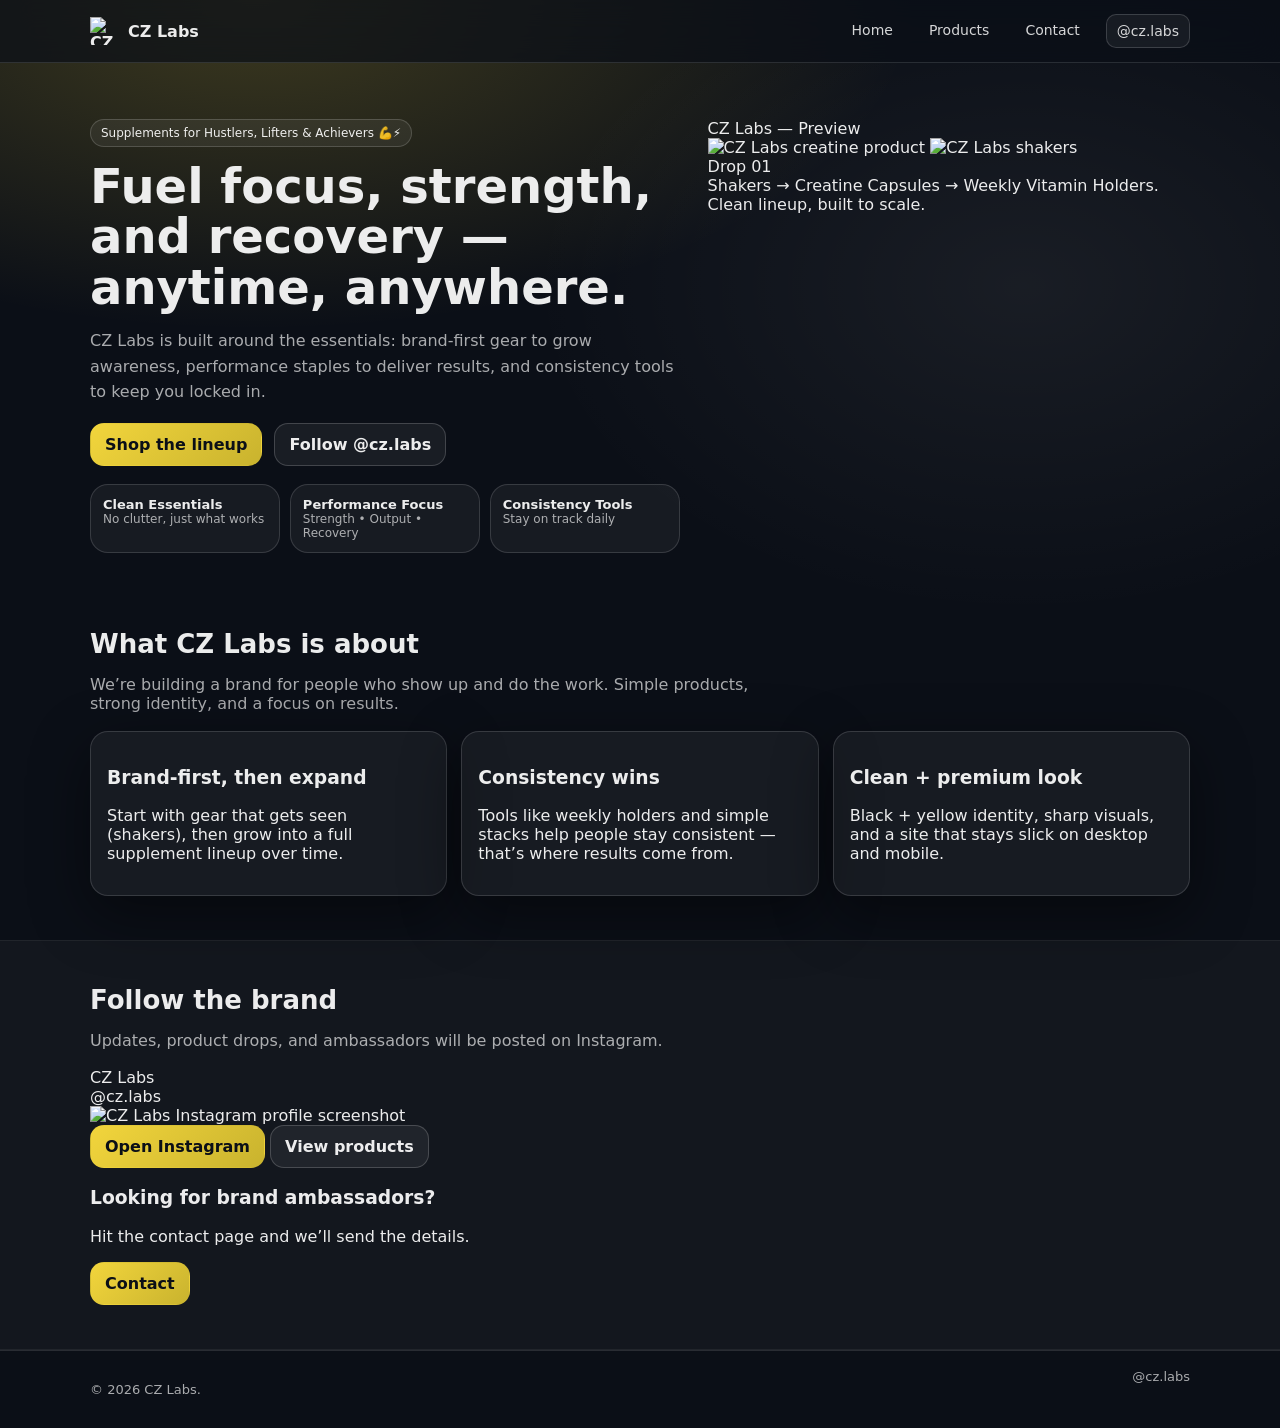
==== index.html @ 8572baa5 "Add files via upload" ====
<!doctype html>
<html lang="en">
<head>
  <meta charset="UTF-8" />
  <meta name="viewport" content="width=device-width, initial-scale=1.0" />
  <title>CZ Labs — Supplements for Hustlers, Lifters & Achievers</title>
  <meta name="description" content="CZ Labs: fueling focus, strength, and recovery — anytime, anywhere. Shakers, creatine capsules, and weekly vitamin holders." />
  <link rel="stylesheet" href="styles.css" />
</head>

<body>
  <!-- Header / Nav -->
  <header class="header">
    <div class="container header-inner">
      <a class="brand" href="index.html" aria-label="CZ Labs Home">
        <img class="brand-logo" src="images/cz-logo.png" alt="CZ Labs logo" />
        <span class="brand-name">CZ Labs</span>
      </a>

      <nav class="nav" aria-label="Primary navigation">
        <a href="index.html" aria-current="page">Home</a>
        <a href="products.html">Products</a>
        <a href="contact.html">Contact</a>
        <a class="nav-cta" href="https://instagram.com/cz.labs" target="_blank" rel="noopener noreferrer">@cz.labs</a>
      </nav>

      <button class="mobile-toggle" id="mobileToggle" aria-label="Open menu" aria-expanded="false">
        <span></span><span></span><span></span>
      </button>
    </div>

    <div class="mobile-nav" id="mobileNav" aria-hidden="true">
      <a href="index.html">Home</a>
      <a href="products.html">Products</a>
      <a href="contact.html">Contact</a>
      <a href="https://instagram.com/cz.labs" target="_blank" rel="noopener noreferrer">@cz.labs</a>
    </div>
  </header>

  <main>
    <!-- Hero -->
    <section class="hero">
      <div class="container hero-grid">
        <div class="hero-copy">
          <div class="pill">Supplements for Hustlers, Lifters & Achievers 💪⚡</div>
          <h1>Fuel focus, strength, and recovery — anytime, anywhere.</h1>
          <p class="subhead">
            CZ Labs is built around the essentials: brand-first gear to grow awareness, performance staples to deliver results,
            and consistency tools to keep you locked in.
          </p>

          <div class="hero-actions">
            <a class="btn primary" href="products.html">Shop the lineup</a>
            <a class="btn ghost" href="https://instagram.com/cz.labs" target="_blank" rel="noopener noreferrer">Follow @cz.labs</a>
          </div>

          <div class="hero-stats" aria-label="Highlights">
            <div class="stat">
              <div class="stat-top">Clean Essentials</div>
              <div class="stat-bottom">No clutter, just what works</div>
            </div>
            <div class="stat">
              <div class="stat-top">Performance Focus</div>
              <div class="stat-bottom">Strength • Output • Recovery</div>
            </div>
            <div class="stat">
              <div class="stat-top">Consistency Tools</div>
              <div class="stat-bottom">Stay on track daily</div>
            </div>
          </div>
        </div>

        <div class="hero-card" role="presentation">
          <div class="glass">
            <div class="mock-top">
              <span class="dot"></span><span class="dot"></span><span class="dot"></span>
              <span class="mock-title">CZ Labs — Preview</span>
            </div>

            <div class="mock-body">
              <div class="hero-image-stack">
                <img class="hero-img" src="images/creatine.png" alt="CZ Labs creatine product" loading="lazy" />
                <img class="hero-img" src="images/shakers.png" alt="CZ Labs shakers" loading="lazy" />
              </div>

              <div class="mock-callout">
                <div class="mock-badge">Drop 01</div>
                <div class="mock-text">
                  Shakers → Creatine Capsules → Weekly Vitamin Holders. Clean lineup, built to scale.
                </div>
              </div>
            </div>
          </div>

          <div class="hero-card-glow" aria-hidden="true"></div>
        </div>
      </div>
    </section>

    <!-- About / Brand -->
    <section class="section" id="about">
      <div class="container">
        <div class="section-head">
          <h2>What CZ Labs is about</h2>
          <p>
            We’re building a brand for people who show up and do the work. Simple products, strong identity, and a focus on results.
          </p>
        </div>

        <div class="cards">
          <article class="card">
            <h3>Brand-first, then expand</h3>
            <p>Start with gear that gets seen (shakers), then grow into a full supplement lineup over time.</p>
          </article>

          <article class="card">
            <h3>Consistency wins</h3>
            <p>Tools like weekly holders and simple stacks help people stay consistent — that’s where results come from.</p>
          </article>

          <article class="card">
            <h3>Clean + premium look</h3>
            <p>Black + yellow identity, sharp visuals, and a site that stays slick on desktop and mobile.</p>
          </article>
        </div>
      </div>
    </section>

    <!-- Instagram preview -->
    <section class="section soft">
      <div class="container">
        <div class="section-head">
          <h2>Follow the brand</h2>
          <p>Updates, product drops, and ambassadors will be posted on Instagram.</p>
        </div>

        <div class="ig-preview">
          <div class="ig-card">
            <div class="ig-top">
              <div class="ig-title">CZ Labs</div>
              <div class="ig-handle">@cz.labs</div>
            </div>
            <img class="ig-img" src="images/instagram.png" alt="CZ Labs Instagram profile screenshot" loading="lazy" />
            <div class="ig-actions">
              <a class="btn primary" href="https://instagram.com/cz.labs" target="_blank" rel="noopener noreferrer">Open Instagram</a>
              <a class="btn ghost" href="products.html">View products</a>
            </div>
          </div>

          <div class="callout">
            <div>
              <h3>Looking for brand ambassadors?</h3>
              <p>Hit the contact page and we’ll send the details.</p>
            </div>
            <a class="btn primary" href="contact.html">Contact</a>
          </div>
        </div>
      </div>
    </section>
  </main>

  <!-- Footer -->
  <footer class="footer">
    <div class="container footer-inner">
      <p>© <span id="year"></span> CZ Labs.</p>
      <a href="https://instagram.com/cz.labs" target="_blank" rel="noopener noreferrer">@cz.labs</a>
    </div>
  </footer>

  <script src="script.js"></script>
</body>
</html>
---- styles.css ----
/* =========================================================
   CZ LABS — GLOBAL STYLES
   Clean • Dark • Premium • Scalable
========================================================= */

/* ---------- Variables ---------- */
:root{
  --bg: #0b0f17;
  --panel: rgba(255,255,255,0.06);
  --panel-strong: rgba(255,255,255,0.08);
  --text: rgba(255,255,255,0.92);
  --muted: rgba(255,255,255,0.65);
  --line: rgba(255,255,255,0.12);
  --accent: #f2d53c;
  --accent-dark: #c9b32e;
  --radius: 18px;
  --radius-lg: 24px;
  --shadow: 0 18px 60px rgba(0,0,0,0.45);
  --max: 1100px;
  --font: ui-sans-serif, system-ui, -apple-system, Segoe UI, Roboto, Helvetica, Arial;
}

/* ---------- Reset ---------- */
*{ box-sizing:border-box; }
html, body{ margin:0; padding:0; }
body{
  font-family: var(--font);
  color: var(--text);
  background:
    radial-gradient(1200px 600px at 20% 0%, rgba(242,213,60,0.22), transparent 55%),
    radial-gradient(900px 600px at 80% 20%, rgba(255,255,255,0.06), transparent 55%),
    var(--bg);
}

a{ color:inherit; text-decoration:none; }
a:hover{ text-decoration: underline; text-underline-offset: 4px; }

.container{
  width: min(var(--max), calc(100% - 40px));
  margin: 0 auto;
}

/* ---------- Header ---------- */
.header{
  position: sticky;
  top: 0;
  z-index: 50;
  backdrop-filter: blur(14px);
  background: rgba(11,15,23,0.7);
  border-bottom: 1px solid var(--line);
}

.header-inner{
  display:flex;
  align-items:center;
  justify-content:space-between;
  padding: 14px 0;
  gap: 16px;
}

.brand{
  display:flex;
  align-items:center;
  gap: 10px;
  font-weight: 800;
}

.brand-logo{
  width: 28px;
  height: 28px;
  object-fit: contain;
}

.nav{
  display:flex;
  gap: 16px;
}

.nav a{
  font-size: 14px;
  padding: 8px 10px;
  border-radius: 10px;
  opacity: 0.9;
}

.nav a:hover{
  background: rgba(255,255,255,0.06);
  text-decoration:none;
}

.nav-cta{
  border: 1px solid rgba(255,255,255,0.18);
  background: rgba(255,255,255,0.06);
}

/* ---------- Mobile Nav ---------- */
.mobile-toggle{
  display:none;
  width: 42px;
  height: 40px;
  border-radius: 12px;
  border: 1px solid rgba(255,255,255,0.18);
  background: rgba(255,255,255,0.06);
}
.mobile-toggle span{
  display:block;
  width:18px;
  height:2px;
  background:white;
  margin:4px auto;
}

.mobile-nav{
  display:none;
  padding: 12px 20px 18px;
  border-top: 1px solid var(--line);
}
.mobile-nav.open{ display:block; }
.mobile-nav a{
  display:block;
  padding: 10px;
  border-radius: 10px;
}

/* ---------- Buttons ---------- */
.btn{
  display:inline-flex;
  align-items:center;
  justify-content:center;
  padding: 11px 14px;
  border-radius: 14px;
  font-weight: 700;
  border: 1px solid transparent;
}

.btn.primary{
  background: linear-gradient(135deg, var(--accent), var(--accent-dark));
  color: #0b0f17;
}

.btn.ghost{
  border: 1px solid rgba(255,255,255,0.18);
  background: rgba(255,255,255,0.06);
}

/* ---------- Hero ---------- */
.hero{
  padding: 56px 0 32px;
}

.hero-grid{
  display:grid;
  grid-template-columns: 1.1fr 0.9fr;
  gap: 28px;
}

.pill{
  display:inline-block;
  padding: 6px 10px;
  font-size: 12px;
  border-radius: 999px;
  border: 1px solid rgba(255,255,255,0.16);
  background: rgba(255,255,255,0.06);
}

h1{
  margin: 14px 0 10px;
  font-size: clamp(34px, 4vw, 48px);
  line-height: 1.05;
}

.subhead{
  color: var(--muted);
  max-width: 65ch;
  line-height: 1.6;
}

.hero-actions{
  margin: 18px 0;
  display:flex;
  gap: 12px;
  flex-wrap: wrap;
}

.hero-stats{
  display:grid;
  grid-template-columns: repeat(3,1fr);
  gap: 10px;
}

.stat{
  border: 1px solid rgba(255,255,255,0.14);
  background: rgba(255,255,255,0.05);
  border-radius: var(--radius);
  padding: 12px;
}

.stat-top{ font-weight: 700; font-size: 13px; }
.stat-bottom{ font-size: 12px; color: var(--muted); }

/* ---------- Cards ---------- */
.cards{
  display:grid;
  grid-template-columns: repeat(3,1fr);
  gap: 14px;
}

.card{
  border: 1px solid rgba(255,255,255,0.14);
  background: rgba(255,255,255,0.05);
  border-radius: var(--radius);
  padding: 16px;
  box-shadow: var(--shadow);
}

/* ---------- Sections ---------- */
.section{ padding: 44px 0; }
.section.soft{
  background: rgba(255,255,255,0.03);
  border-top: 1px solid rgba(255,255,255,0.06);
  border-bottom: 1px solid rgba(255,255,255,0.06);
}

.section-head{ margin-bottom: 18px; }
.section-head h2{ margin:0; font-size: 26px; }
.section-head p{ color: var(--muted); max-width: 70ch; }

/* ---------- Page Hero ---------- */
.page-hero{ padding: 44px 0 10px; }
.breadcrumb{ font-size: 13px; color: var(--muted); }

/* ---------- Products ---------- */
.product-grid{
  display:grid;
  grid-template-columns: repeat(3,1fr);
  gap: 14px;
}

.product-card{
  border: 1px solid rgba(255,255,255,0.14);
  background: rgba(255,255,255,0.05);
  border-radius: var(--radius-lg);
  overflow:hidden;
  box-shadow: var(--shadow);
}

.product-media img{
  width:100%;
  height:260px;
  object-fit: cover;
}

.product-body{
  padding: 14px;
}

.product-tags{
  display:flex;
  gap: 8px;
  margin-top: 10px;
}

.tag{
  font-size: 12px;
  padding: 6px 10px;
  border-radius: 999px;
  border: 1px solid rgba(255,255,255,0.16);
  background: rgba(255,255,255,0.06);
}

/* ---------- Founder ---------- */
.founder{
  display:grid;
  grid-template-columns: 1fr 1fr;
  gap: 14px;
}

.founder-card,
.founder-note{
  border: 1px solid rgba(255,255,255,0.14);
  background: rgba(255,255,255,0.05);
  border-radius: var(--radius-lg);
  padding: 16px;
}

.founder-photo{
  width:100%;
  height:280px;
  object-fit: cover;
  border-radius: 18px;
}

.founder-links{
  display:flex;
  gap: 10px;
  margin-top: 12px;
}

/* ---------- Contact ---------- */
.contact-grid{
  display:grid;
  grid-template-columns: 1fr 1fr;
  gap: 14px;
}

.contact-card,
.contact-form{
  border: 1px solid rgba(255,255,255,0.14);
  background: rgba(255,255,255,0.05);
  border-radius: var(--radius-lg);
  padding: 16px;
}

.contact-row{
  display:flex;
  justify-content:space-between;
  padding: 10px 0;
  border-bottom: 1px solid rgba(255,255,255,0.08);
}

label{
  display:grid;
  gap: 8px;
  margin-top: 12px;
  font-size: 13px;
}

input, textarea{
  width:100%;
  padding: 12px;
  border-radius: 14px;
  border: 1px solid rgba(255,255,255,0.14);
  background: rgba(11,15,23,0.4);
  color:white;
}

/* ---------- Footer ---------- */
.footer{
  border-top: 1px solid var(--line);
  padding: 18px 0;
}
.footer-inner{
  display:flex;
  justify-content:space-between;
  font-size: 13px;
  color: var(--muted);
}

/* ---------- Responsive ---------- */
@media (max-width: 900px){
  .hero-grid,
  .cards,
  .product-grid,
  .founder,
  .contact-grid{
    grid-template-columns: 1fr;
  }
}

@media (max-width: 760px){
  .nav{ display:none; }
  .mobile-toggle{ display:block; }
}
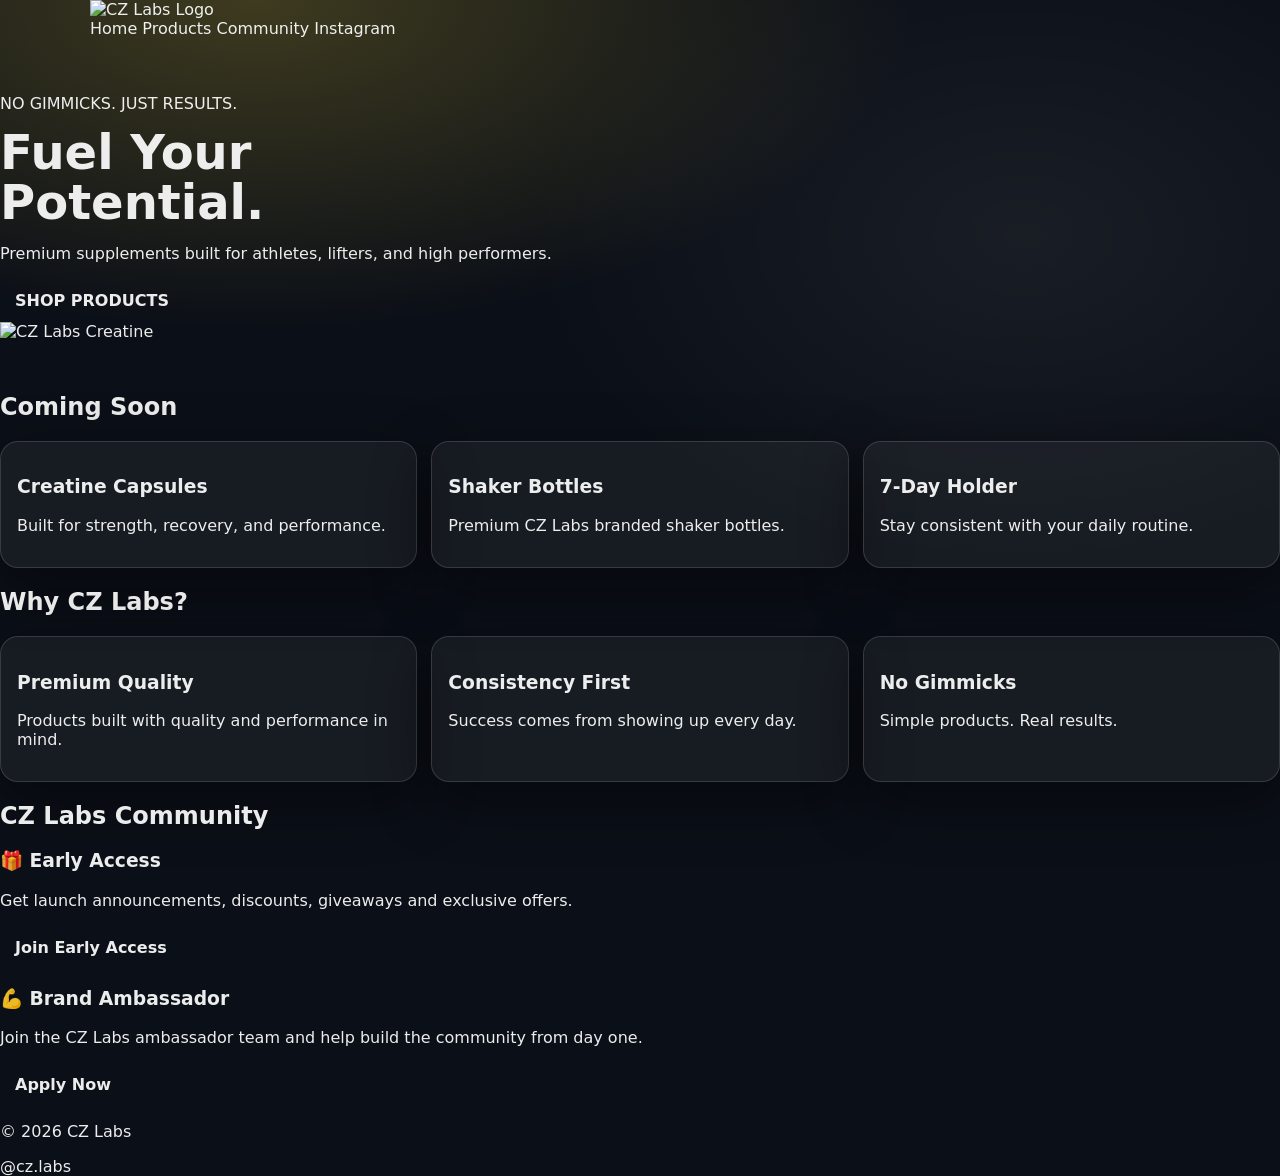
==== commit 32faa0da: "Update index.html" ====
--- a/index.html
+++ b/index.html
@@ -1,172 +1,180 @@
-<!doctype html>
+<!DOCTYPE html>
 <html lang="en">
+
 <head>
-  <meta charset="UTF-8" />
-  <meta name="viewport" content="width=device-width, initial-scale=1.0" />
-  <title>CZ Labs — Supplements for Hustlers, Lifters & Achievers</title>
-  <meta name="description" content="CZ Labs: fueling focus, strength, and recovery — anytime, anywhere. Shakers, creatine capsules, and weekly vitamin holders." />
-  <link rel="stylesheet" href="styles.css" />
+    <meta charset="UTF-8">
+    <meta name="viewport" content="width=device-width, initial-scale=1.0">
+    <title>CZ Labs</title>
+    <link rel="stylesheet" href="styles.css">
 </head>
 
 <body>
-  <!-- Header / Nav -->
-  <header class="header">
-    <div class="container header-inner">
-      <a class="brand" href="index.html" aria-label="CZ Labs Home">
-        <img class="brand-logo" src="images/cz-logo.png" alt="CZ Labs logo" />
-        <span class="brand-name">CZ Labs</span>
-      </a>
 
-      <nav class="nav" aria-label="Primary navigation">
-        <a href="index.html" aria-current="page">Home</a>
-        <a href="products.html">Products</a>
-        <a href="contact.html">Contact</a>
-        <a class="nav-cta" href="https://instagram.com/cz.labs" target="_blank" rel="noopener noreferrer">@cz.labs</a>
-      </nav>
+<header>
+    <div class="container">
 
-      <button class="mobile-toggle" id="mobileToggle" aria-label="Open menu" aria-expanded="false">
-        <span></span><span></span><span></span>
-      </button>
+        <a href="index.html">
+            <img src="images/logo.png" alt="CZ Labs Logo" class="logo">
+        </a>
+
+        <nav>
+            <a href="index.html">Home</a>
+            <a href="products.html">Products</a>
+            <a href="#community">Community</a>
+            <a href="https://instagram.com/cz.labs" target="_blank">Instagram</a>
+        </nav>
+
+    </div>
+</header>
+
+<section class="hero">
+
+    <div class="hero-text">
+
+        <span class="tagline">
+            NO GIMMICKS. JUST RESULTS.
+        </span>
+
+        <h1>
+            Fuel Your<br>Potential.
+        </h1>
+
+        <p>
+            Premium supplements built for athletes,
+            lifters, and high performers.
+        </p>
+
+        <a href="products.html" class="btn">
+            SHOP PRODUCTS
+        </a>
+
     </div>
 
-    <div class="mobile-nav" id="mobileNav" aria-hidden="true">
-      <a href="index.html">Home</a>
-      <a href="products.html">Products</a>
-      <a href="contact.html">Contact</a>
-      <a href="https://instagram.com/cz.labs" target="_blank" rel="noopener noreferrer">@cz.labs</a>
-    </div>
-  </header>
+    <div class="hero-image">
 
-  <main>
-    <!-- Hero -->
-    <section class="hero">
-      <div class="container hero-grid">
-        <div class="hero-copy">
-          <div class="pill">Supplements for Hustlers, Lifters & Achievers 💪⚡</div>
-          <h1>Fuel focus, strength, and recovery — anytime, anywhere.</h1>
-          <p class="subhead">
-            CZ Labs is built around the essentials: brand-first gear to grow awareness, performance staples to deliver results,
-            and consistency tools to keep you locked in.
-          </p>
-
-          <div class="hero-actions">
-            <a class="btn primary" href="products.html">Shop the lineup</a>
-            <a class="btn ghost" href="https://instagram.com/cz.labs" target="_blank" rel="noopener noreferrer">Follow @cz.labs</a>
-          </div>
-
-          <div class="hero-stats" aria-label="Highlights">
-            <div class="stat">
-              <div class="stat-top">Clean Essentials</div>
-              <div class="stat-bottom">No clutter, just what works</div>
-            </div>
-            <div class="stat">
-              <div class="stat-top">Performance Focus</div>
-              <div class="stat-bottom">Strength • Output • Recovery</div>
-            </div>
-            <div class="stat">
-              <div class="stat-top">Consistency Tools</div>
-              <div class="stat-bottom">Stay on track daily</div>
-            </div>
-          </div>
+        <div class="product-showcase">
+            <img src="images/creatine.png" alt="CZ Labs Creatine">
         </div>
 
-        <div class="hero-card" role="presentation">
-          <div class="glass">
-            <div class="mock-top">
-              <span class="dot"></span><span class="dot"></span><span class="dot"></span>
-              <span class="mock-title">CZ Labs — Preview</span>
-            </div>
+    </div>
 
-            <div class="mock-body">
-              <div class="hero-image-stack">
-                <img class="hero-img" src="images/creatine.png" alt="CZ Labs creatine product" loading="lazy" />
-                <img class="hero-img" src="images/shakers.png" alt="CZ Labs shakers" loading="lazy" />
-              </div>
+</section>
 
-              <div class="mock-callout">
-                <div class="mock-badge">Drop 01</div>
-                <div class="mock-text">
-                  Shakers → Creatine Capsules → Weekly Vitamin Holders. Clean lineup, built to scale.
-                </div>
-              </div>
-            </div>
-          </div>
+<section class="coming-soon">
 
-          <div class="hero-card-glow" aria-hidden="true"></div>
-        </div>
-      </div>
-    </section>
+    <h2>Coming Soon</h2>
 
-    <!-- About / Brand -->
-    <section class="section" id="about">
-      <div class="container">
-        <div class="section-head">
-          <h2>What CZ Labs is about</h2>
-          <p>
-            We’re building a brand for people who show up and do the work. Simple products, strong identity, and a focus on results.
-          </p>
+    <div class="cards">
+
+        <div class="card">
+            <h3>Creatine Capsules</h3>
+            <p>
+                Built for strength, recovery, and performance.
+            </p>
         </div>
 
-        <div class="cards">
-          <article class="card">
-            <h3>Brand-first, then expand</h3>
-            <p>Start with gear that gets seen (shakers), then grow into a full supplement lineup over time.</p>
-          </article>
-
-          <article class="card">
-            <h3>Consistency wins</h3>
-            <p>Tools like weekly holders and simple stacks help people stay consistent — that’s where results come from.</p>
-          </article>
-
-          <article class="card">
-            <h3>Clean + premium look</h3>
-            <p>Black + yellow identity, sharp visuals, and a site that stays slick on desktop and mobile.</p>
-          </article>
-        </div>
-      </div>
-    </section>
-
-    <!-- Instagram preview -->
-    <section class="section soft">
-      <div class="container">
-        <div class="section-head">
-          <h2>Follow the brand</h2>
-          <p>Updates, product drops, and ambassadors will be posted on Instagram.</p>
+        <div class="card">
+            <h3>Shaker Bottles</h3>
+            <p>
+                Premium CZ Labs branded shaker bottles.
+            </p>
         </div>
 
-        <div class="ig-preview">
-          <div class="ig-card">
-            <div class="ig-top">
-              <div class="ig-title">CZ Labs</div>
-              <div class="ig-handle">@cz.labs</div>
-            </div>
-            <img class="ig-img" src="images/instagram.png" alt="CZ Labs Instagram profile screenshot" loading="lazy" />
-            <div class="ig-actions">
-              <a class="btn primary" href="https://instagram.com/cz.labs" target="_blank" rel="noopener noreferrer">Open Instagram</a>
-              <a class="btn ghost" href="products.html">View products</a>
-            </div>
-          </div>
+        <div class="card">
+            <h3>7-Day Holder</h3>
+            <p>
+                Stay consistent with your daily routine.
+            </p>
+        </div>
 
-          <div class="callout">
-            <div>
-              <h3>Looking for brand ambassadors?</h3>
-              <p>Hit the contact page and we’ll send the details.</p>
-            </div>
-            <a class="btn primary" href="contact.html">Contact</a>
-          </div>
+    </div>
+
+</section>
+
+<section class="why">
+
+    <h2>Why CZ Labs?</h2>
+
+    <div class="cards">
+
+        <div class="card">
+            <h3>Premium Quality</h3>
+            <p>
+                Products built with quality and performance in mind.
+            </p>
         </div>
-      </div>
-    </section>
-  </main>
 
-  <!-- Footer -->
-  <footer class="footer">
-    <div class="container footer-inner">
-      <p>© <span id="year"></span> CZ Labs.</p>
-      <a href="https://instagram.com/cz.labs" target="_blank" rel="noopener noreferrer">@cz.labs</a>
+        <div class="card">
+            <h3>Consistency First</h3>
+            <p>
+                Success comes from showing up every day.
+            </p>
+        </div>
+
+        <div class="card">
+            <h3>No Gimmicks</h3>
+            <p>
+                Simple products. Real results.
+            </p>
+        </div>
+
     </div>
-  </footer>
 
-  <script src="script.js"></script>
+</section>
+
+<section class="community" id="community">
+
+    <h2>CZ Labs Community</h2>
+
+    <div class="community-grid">
+
+        <div class="community-card">
+
+            <h3>🎁 Early Access</h3>
+
+            <p>
+                Get launch announcements, discounts,
+                giveaways and exclusive offers.
+            </p>
+
+            <a href="https://gmail.us10.list-manage.com/subscribe?u=8d8b73efa41e46fff6f11100b&id=3ca9a7f5ea"
+               target="_blank"
+               class="btn">
+                Join Early Access
+            </a>
+
+        </div>
+
+        <div class="community-card">
+
+            <h3>💪 Brand Ambassador</h3>
+
+            <p>
+                Join the CZ Labs ambassador team and help
+                build the community from day one.
+            </p>
+
+            <a href="https://form.jotform.com/251398017417156"
+               target="_blank"
+               class="btn">
+                Apply Now
+            </a>
+
+        </div>
+
+    </div>
+
+</section>
+
+<footer>
+
+    <p>© 2026 CZ Labs</p>
+
+    <a href="https://instagram.com/cz.labs" target="_blank">
+        @cz.labs
+    </a>
+
+</footer>
+
 </body>
 </html>
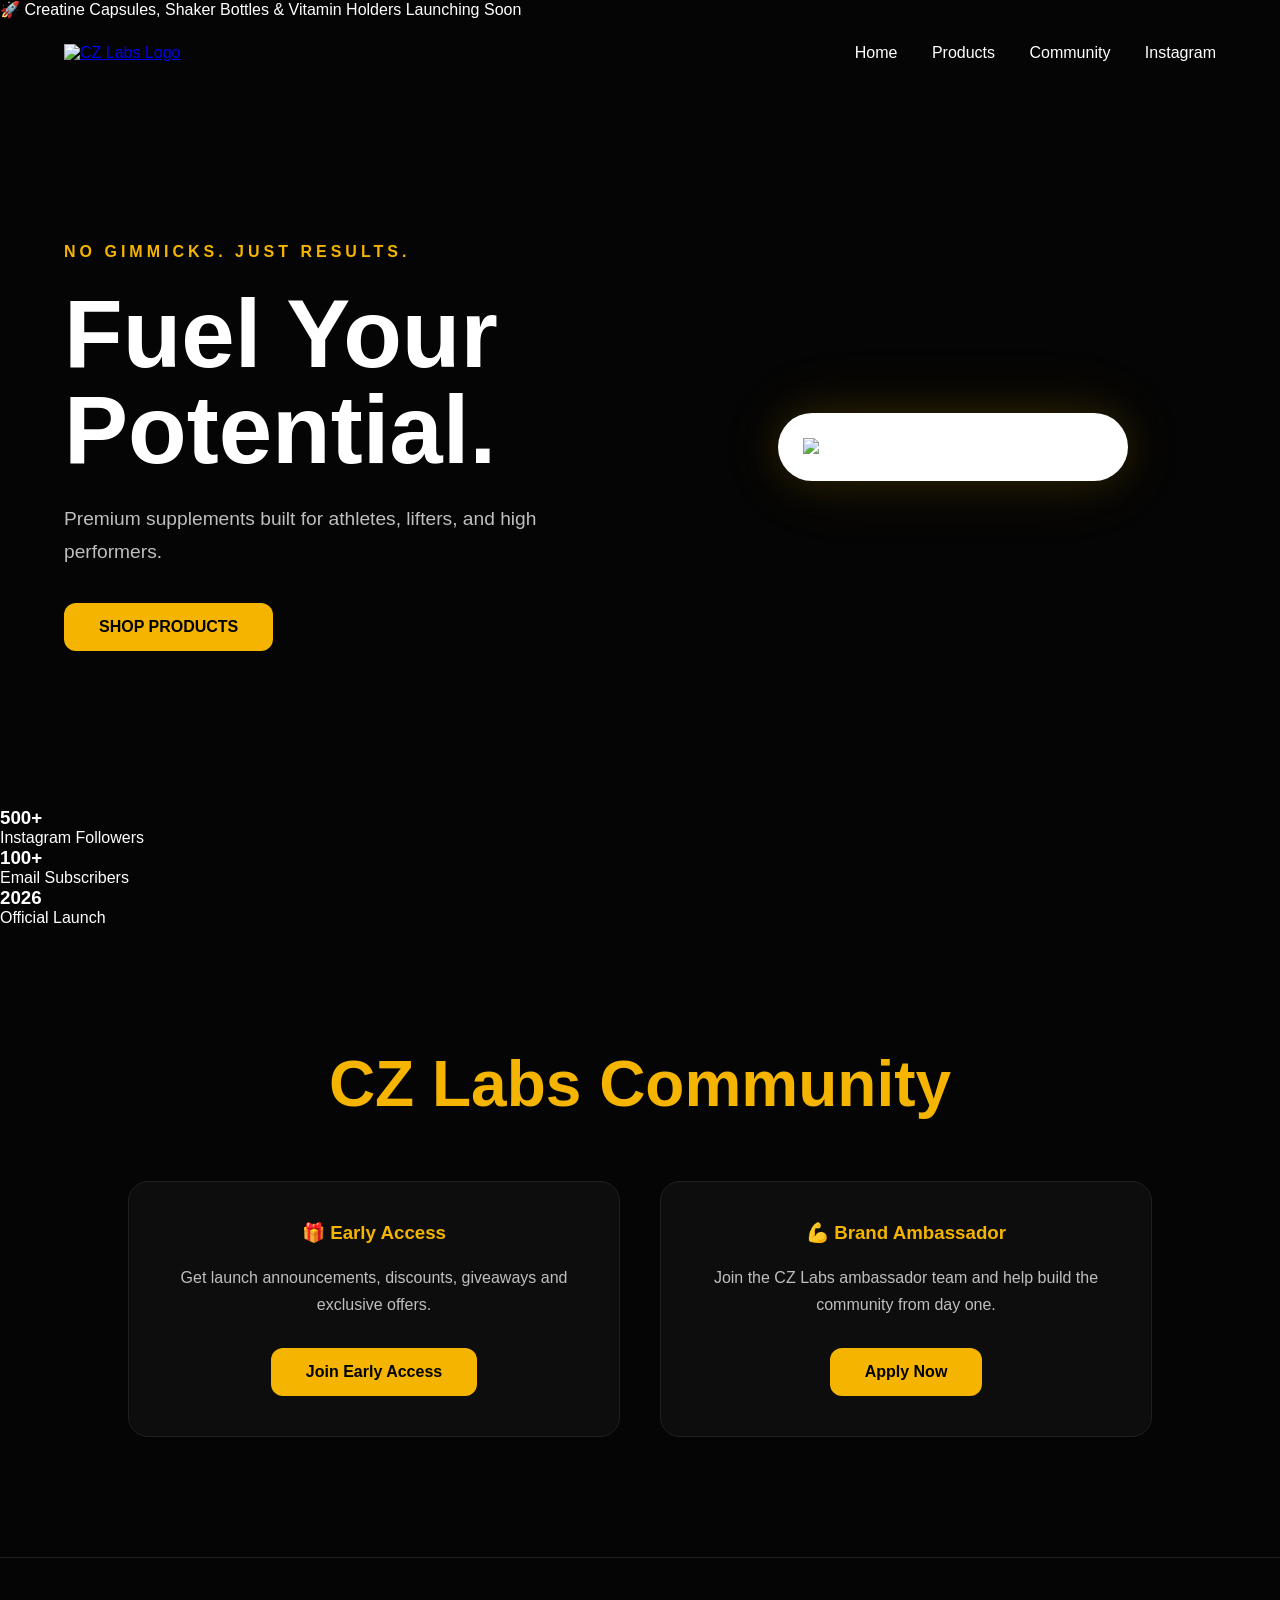
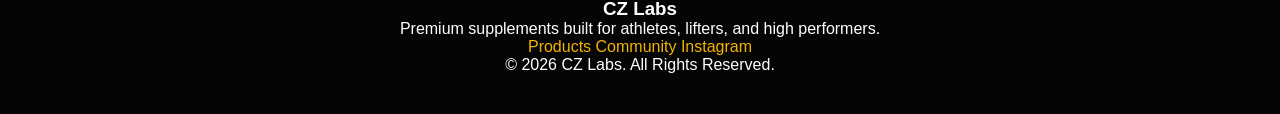
==== commit a30a0864: "Update index.html" ====
--- a/index.html
+++ b/index.html
@@ -10,6 +10,10 @@
 
 <body>
 
+<div class="announcement-bar">
+    🚀 Creatine Capsules, Shaker Bottles & Vitamin Holders Launching Soon
+</div>
+
 <header>
     <div class="container">
 
@@ -21,7 +25,7 @@
             <a href="index.html">Home</a>
             <a href="products.html">Products</a>
             <a href="#community">Community</a>
-            <a href="https://instagram.com/cz.labs" target="_blank">Instagram</a>
+            <a href="https://www.instagram.com/cz.labs/" target="_blank" rel="noopener noreferrer">Instagram</a>
         </nav>
 
     </div>
@@ -60,67 +64,25 @@
 
 </section>
 
-<section class="coming-soon">
+<section class="stats">
 
-    <h2>Coming Soon</h2>
+    <div class="stat">
+        <h3>500+</h3>
+        <p>Instagram Followers</p>
+    </div>
 
-    <div class="cards">
+    <div class="stat">
+        <h3>100+</h3>
+        <p>Email Subscribers</p>
+    </div>
 
-        <div class="card">
-            <h3>Creatine Capsules</h3>
-            <p>
-                Built for strength, recovery, and performance.
-            </p>
-        </div>
-
-        <div class="card">
-            <h3>Shaker Bottles</h3>
-            <p>
-                Premium CZ Labs branded shaker bottles.
-            </p>
-        </div>
-
-        <div class="card">
-            <h3>7-Day Holder</h3>
-            <p>
-                Stay consistent with your daily routine.
-            </p>
-        </div>
-
+    <div class="stat">
+        <h3>2026</h3>
+        <p>Official Launch</p>
     </div>
 
 </section>
 
-<section class="why">
-
-    <h2>Why CZ Labs?</h2>
-
-    <div class="cards">
-
-        <div class="card">
-            <h3>Premium Quality</h3>
-            <p>
-                Products built with quality and performance in mind.
-            </p>
-        </div>
-
-        <div class="card">
-            <h3>Consistency First</h3>
-            <p>
-                Success comes from showing up every day.
-            </p>
-        </div>
-
-        <div class="card">
-            <h3>No Gimmicks</h3>
-            <p>
-                Simple products. Real results.
-            </p>
-        </div>
-
-    </div>
-
-</section>
 
 <section class="community" id="community">
 
@@ -139,6 +101,7 @@
 
             <a href="https://gmail.us10.list-manage.com/subscribe?u=8d8b73efa41e46fff6f11100b&id=3ca9a7f5ea"
                target="_blank"
+               rel="noopener noreferrer"
                class="btn">
                 Join Early Access
             </a>
@@ -156,6 +119,7 @@
 
             <a href="https://form.jotform.com/251398017417156"
                target="_blank"
+               rel="noopener noreferrer"
                class="btn">
                 Apply Now
             </a>
@@ -168,11 +132,26 @@
 
 <footer>
 
-    <p>© 2026 CZ Labs</p>
+    <div class="footer-content">
 
-    <a href="https://instagram.com/cz.labs" target="_blank">
-        @cz.labs
-    </a>
+        <h3>CZ Labs</h3>
+
+        <p>
+            Premium supplements built for athletes,
+            lifters, and high performers.
+        </p>
+
+        <div class="footer-links">
+            <a href="products.html">Products</a>
+            <a href="#community">Community</a>
+            <a href="https://www.instagram.com/cz.labs/" target="_blank">Instagram</a>
+        </div>
+
+    </div>
+
+    <p class="copyright">
+        © 2026 CZ Labs. All Rights Reserved.
+    </p>
 
 </footer>
 
--- a/styles.css
+++ b/styles.css
@@ -1,363 +1,320 @@
-/* =========================================================
-   CZ LABS — GLOBAL STYLES
-   Clean • Dark • Premium • Scalable
-========================================================= */
-
-/* ---------- Variables ---------- */
 :root{
-  --bg: #0b0f17;
-  --panel: rgba(255,255,255,0.06);
-  --panel-strong: rgba(255,255,255,0.08);
-  --text: rgba(255,255,255,0.92);
-  --muted: rgba(255,255,255,0.65);
-  --line: rgba(255,255,255,0.12);
-  --accent: #f2d53c;
-  --accent-dark: #c9b32e;
-  --radius: 18px;
-  --radius-lg: 24px;
-  --shadow: 0 18px 60px rgba(0,0,0,0.45);
-  --max: 1100px;
-  --font: ui-sans-serif, system-ui, -apple-system, Segoe UI, Roboto, Helvetica, Arial;
-}
-
-/* ---------- Reset ---------- */
-*{ box-sizing:border-box; }
-html, body{ margin:0; padding:0; }
+    --gold:#f4b400;
+    --black:#050505;
+    --card:#0d0d0d;
+    --gray:#bfbfbf;
+}
+
+html{
+    scroll-behavior:smooth;
+}
+
+*{
+    margin:0;
+    padding:0;
+    box-sizing:border-box;
+}
+
 body{
-  font-family: var(--font);
-  color: var(--text);
-  background:
-    radial-gradient(1200px 600px at 20% 0%, rgba(242,213,60,0.22), transparent 55%),
-    radial-gradient(900px 600px at 80% 20%, rgba(255,255,255,0.06), transparent 55%),
-    var(--bg);
-}
-
-a{ color:inherit; text-decoration:none; }
-a:hover{ text-decoration: underline; text-underline-offset: 4px; }
+    background:var(--black);
+    color:white;
+    font-family:Arial, Helvetica, sans-serif;
+}
+
+/* HEADER */
 
 .container{
-  width: min(var(--max), calc(100% - 40px));
-  margin: 0 auto;
-}
-
-/* ---------- Header ---------- */
-.header{
-  position: sticky;
-  top: 0;
-  z-index: 50;
-  backdrop-filter: blur(14px);
-  background: rgba(11,15,23,0.7);
-  border-bottom: 1px solid var(--line);
-}
-
-.header-inner{
-  display:flex;
-  align-items:center;
-  justify-content:space-between;
-  padding: 14px 0;
-  gap: 16px;
-}
-
-.brand{
-  display:flex;
-  align-items:center;
-  gap: 10px;
-  font-weight: 800;
-}
-
-.brand-logo{
-  width: 28px;
-  height: 28px;
-  object-fit: contain;
-}
-
-.nav{
-  display:flex;
-  gap: 16px;
-}
-
-.nav a{
-  font-size: 14px;
-  padding: 8px 10px;
-  border-radius: 10px;
-  opacity: 0.9;
-}
-
-.nav a:hover{
-  background: rgba(255,255,255,0.06);
-  text-decoration:none;
-}
-
-.nav-cta{
-  border: 1px solid rgba(255,255,255,0.18);
-  background: rgba(255,255,255,0.06);
-}
-
-/* ---------- Mobile Nav ---------- */
-.mobile-toggle{
-  display:none;
-  width: 42px;
-  height: 40px;
-  border-radius: 12px;
-  border: 1px solid rgba(255,255,255,0.18);
-  background: rgba(255,255,255,0.06);
-}
-.mobile-toggle span{
-  display:block;
-  width:18px;
-  height:2px;
-  background:white;
-  margin:4px auto;
-}
-
-.mobile-nav{
-  display:none;
-  padding: 12px 20px 18px;
-  border-top: 1px solid var(--line);
-}
-.mobile-nav.open{ display:block; }
-.mobile-nav a{
-  display:block;
-  padding: 10px;
-  border-radius: 10px;
-}
-
-/* ---------- Buttons ---------- */
+    width:90%;
+    max-width:1400px;
+    margin:auto;
+
+    display:flex;
+    justify-content:space-between;
+    align-items:center;
+
+    padding:25px 0;
+}
+
+.logo{
+    height:90px;
+}
+
+nav a{
+    color:white;
+    text-decoration:none;
+    margin-left:30px;
+    transition:.3s;
+}
+
+nav a:hover{
+    color:var(--gold);
+}
+
+/* HERO */
+
+.hero{
+    width:90%;
+    max-width:1400px;
+    margin:auto;
+
+    min-height:80vh;
+
+    display:grid;
+    grid-template-columns:1fr 1fr;
+    gap:100px;
+    align-items:center;
+}
+
+.hero-text{
+    max-width:600px;
+}
+
+.tagline{
+    color:var(--gold);
+    font-weight:bold;
+    letter-spacing:4px;
+}
+
+.hero h1{
+    font-size:6rem;
+    line-height:1;
+    margin:25px 0;
+}
+
+.hero p{
+    color:var(--gray);
+    font-size:1.2rem;
+    line-height:1.7;
+    margin-bottom:35px;
+}
+
 .btn{
-  display:inline-flex;
-  align-items:center;
-  justify-content:center;
-  padding: 11px 14px;
-  border-radius: 14px;
-  font-weight: 700;
-  border: 1px solid transparent;
-}
-
-.btn.primary{
-  background: linear-gradient(135deg, var(--accent), var(--accent-dark));
-  color: #0b0f17;
-}
-
-.btn.ghost{
-  border: 1px solid rgba(255,255,255,0.18);
-  background: rgba(255,255,255,0.06);
-}
-
-/* ---------- Hero ---------- */
-.hero{
-  padding: 56px 0 32px;
-}
-
-.hero-grid{
-  display:grid;
-  grid-template-columns: 1.1fr 0.9fr;
-  gap: 28px;
-}
-
-.pill{
-  display:inline-block;
-  padding: 6px 10px;
-  font-size: 12px;
-  border-radius: 999px;
-  border: 1px solid rgba(255,255,255,0.16);
-  background: rgba(255,255,255,0.06);
-}
-
-h1{
-  margin: 14px 0 10px;
-  font-size: clamp(34px, 4vw, 48px);
-  line-height: 1.05;
-}
-
-.subhead{
-  color: var(--muted);
-  max-width: 65ch;
-  line-height: 1.6;
-}
-
-.hero-actions{
-  margin: 18px 0;
-  display:flex;
-  gap: 12px;
-  flex-wrap: wrap;
-}
-
-.hero-stats{
-  display:grid;
-  grid-template-columns: repeat(3,1fr);
-  gap: 10px;
-}
-
-.stat{
-  border: 1px solid rgba(255,255,255,0.14);
-  background: rgba(255,255,255,0.05);
-  border-radius: var(--radius);
-  padding: 12px;
-}
-
-.stat-top{ font-weight: 700; font-size: 13px; }
-.stat-bottom{ font-size: 12px; color: var(--muted); }
-
-/* ---------- Cards ---------- */
+    display:inline-block;
+    background:var(--gold);
+    color:black;
+    text-decoration:none;
+    padding:15px 35px;
+    border-radius:12px;
+    font-weight:bold;
+    transition:.3s;
+}
+
+.btn:hover{
+    transform:translateY(-4px);
+    box-shadow:0 0 25px rgba(244,180,0,.3);
+}
+
+.hero-image{
+    display:flex;
+    justify-content:center;
+    align-items:center;
+}
+
+.product-showcase{
+    background:white;
+    border-radius:35px;
+    padding:25px;
+
+    box-shadow:
+        0 0 40px rgba(244,180,0,.15),
+        0 0 80px rgba(244,180,0,.08);
+}
+
+.hero-image img{
+    width:300px;
+    max-width:100%;
+    display:block;
+}
+
+/* SECTIONS */
+
+.coming-soon,
+.why,
+.community{
+    padding:120px 10%;
+    text-align:center;
+}
+
+.coming-soon h2,
+.why h2,
+.community h2{
+    color:var(--gold);
+    font-size:4rem;
+    margin-bottom:60px;
+}
+
+/* CARDS */
+
 .cards{
-  display:grid;
-  grid-template-columns: repeat(3,1fr);
-  gap: 14px;
+    display:grid;
+    grid-template-columns:repeat(auto-fit,minmax(280px,1fr));
+    gap:30px;
 }
 
 .card{
-  border: 1px solid rgba(255,255,255,0.14);
-  background: rgba(255,255,255,0.05);
-  border-radius: var(--radius);
-  padding: 16px;
-  box-shadow: var(--shadow);
-}
-
-/* ---------- Sections ---------- */
-.section{ padding: 44px 0; }
-.section.soft{
-  background: rgba(255,255,255,0.03);
-  border-top: 1px solid rgba(255,255,255,0.06);
-  border-bottom: 1px solid rgba(255,255,255,0.06);
-}
-
-.section-head{ margin-bottom: 18px; }
-.section-head h2{ margin:0; font-size: 26px; }
-.section-head p{ color: var(--muted); max-width: 70ch; }
-
-/* ---------- Page Hero ---------- */
-.page-hero{ padding: 44px 0 10px; }
-.breadcrumb{ font-size: 13px; color: var(--muted); }
-
-/* ---------- Products ---------- */
-.product-grid{
-  display:grid;
-  grid-template-columns: repeat(3,1fr);
-  gap: 14px;
+    background:var(--card);
+    border:1px solid #202020;
+    border-radius:20px;
+    padding:35px;
+    transition:.3s;
+}
+
+.card:hover{
+    transform:translateY(-10px);
+    border-color:var(--gold);
+
+    box-shadow:
+        0 0 20px rgba(244,180,0,.15);
+}
+
+.card h3{
+    color:var(--gold);
+    margin-bottom:15px;
+}
+
+.card p{
+    color:var(--gray);
+    line-height:1.6;
+}
+
+/* COMMUNITY */
+
+.community-grid{
+    display:grid;
+    grid-template-columns:repeat(auto-fit,minmax(350px,1fr));
+    gap:40px;
+}
+
+.community-card{
+    background:var(--card);
+    border:1px solid #202020;
+    border-radius:20px;
+    padding:40px;
+    transition:.3s;
+}
+
+.community-card:hover{
+    border-color:var(--gold);
+
+    transform:translateY(-8px);
+
+    box-shadow:
+        0 0 20px rgba(244,180,0,.15);
+}
+
+.community-card h3{
+    color:var(--gold);
+    margin-bottom:20px;
+}
+
+.community-card p{
+    color:var(--gray);
+    line-height:1.7;
+    margin-bottom:30px;
+}
+
+/* PRODUCTS PAGE */
+
+.products-page{
+    width:90%;
+    max-width:1400px;
+    margin:auto;
+    padding:80px 0;
+    text-align:center;
+}
+
+.products-page h1{
+    color:var(--gold);
+    font-size:4rem;
+    margin-bottom:20px;
+}
+
+.products-subtitle{
+    color:var(--gray);
+    margin-bottom:60px;
+}
+
+.products-grid{
+    display:grid;
+    grid-template-columns:repeat(auto-fit,minmax(280px,1fr));
+    gap:40px;
 }
 
 .product-card{
-  border: 1px solid rgba(255,255,255,0.14);
-  background: rgba(255,255,255,0.05);
-  border-radius: var(--radius-lg);
-  overflow:hidden;
-  box-shadow: var(--shadow);
-}
-
-.product-media img{
-  width:100%;
-  height:260px;
-  object-fit: cover;
-}
-
-.product-body{
-  padding: 14px;
-}
-
-.product-tags{
-  display:flex;
-  gap: 8px;
-  margin-top: 10px;
-}
-
-.tag{
-  font-size: 12px;
-  padding: 6px 10px;
-  border-radius: 999px;
-  border: 1px solid rgba(255,255,255,0.16);
-  background: rgba(255,255,255,0.06);
-}
-
-/* ---------- Founder ---------- */
-.founder{
-  display:grid;
-  grid-template-columns: 1fr 1fr;
-  gap: 14px;
-}
-
-.founder-card,
-.founder-note{
-  border: 1px solid rgba(255,255,255,0.14);
-  background: rgba(255,255,255,0.05);
-  border-radius: var(--radius-lg);
-  padding: 16px;
-}
-
-.founder-photo{
-  width:100%;
-  height:280px;
-  object-fit: cover;
-  border-radius: 18px;
-}
-
-.founder-links{
-  display:flex;
-  gap: 10px;
-  margin-top: 12px;
-}
-
-/* ---------- Contact ---------- */
-.contact-grid{
-  display:grid;
-  grid-template-columns: 1fr 1fr;
-  gap: 14px;
-}
-
-.contact-card,
-.contact-form{
-  border: 1px solid rgba(255,255,255,0.14);
-  background: rgba(255,255,255,0.05);
-  border-radius: var(--radius-lg);
-  padding: 16px;
-}
-
-.contact-row{
-  display:flex;
-  justify-content:space-between;
-  padding: 10px 0;
-  border-bottom: 1px solid rgba(255,255,255,0.08);
-}
-
-label{
-  display:grid;
-  gap: 8px;
-  margin-top: 12px;
-  font-size: 13px;
-}
-
-input, textarea{
-  width:100%;
-  padding: 12px;
-  border-radius: 14px;
-  border: 1px solid rgba(255,255,255,0.14);
-  background: rgba(11,15,23,0.4);
-  color:white;
-}
-
-/* ---------- Footer ---------- */
-.footer{
-  border-top: 1px solid var(--line);
-  padding: 18px 0;
-}
-.footer-inner{
-  display:flex;
-  justify-content:space-between;
-  font-size: 13px;
-  color: var(--muted);
-}
-
-/* ---------- Responsive ---------- */
-@media (max-width: 900px){
-  .hero-grid,
-  .cards,
-  .product-grid,
-  .founder,
-  .contact-grid{
-    grid-template-columns: 1fr;
-  }
-}
-
-@media (max-width: 760px){
-  .nav{ display:none; }
-  .mobile-toggle{ display:block; }
-}
+    background:var(--card);
+    border:1px solid #202020;
+    border-radius:20px;
+    padding:30px;
+    transition:.3s;
+}
+
+.product-card:hover{
+    transform:translateY(-10px);
+    border-color:var(--gold);
+
+    box-shadow:
+        0 0 20px rgba(244,180,0,.15);
+}
+
+.product-card img{
+    width:100%;
+    max-width:220px;
+    height:220px;
+    object-fit:contain;
+}
+
+.product-card h3{
+    color:var(--gold);
+    margin:20px 0 10px;
+}
+
+.product-card p{
+    color:var(--gray);
+    margin-bottom:20px;
+}
+
+/* FOOTER */
+
+footer{
+    border-top:1px solid #202020;
+    text-align:center;
+    padding:40px;
+}
+
+footer a{
+    color:var(--gold);
+    text-decoration:none;
+}
+
+/* MOBILE */
+
+@media(max-width:900px){
+
+    .hero{
+        grid-template-columns:1fr;
+        text-align:center;
+        gap:50px;
+        padding-top:40px;
+    }
+
+    .hero h1{
+        font-size:3.5rem;
+    }
+
+    .hero-text{
+        max-width:100%;
+    }
+
+    .container{
+        flex-direction:column;
+        gap:20px;
+    }
+
+    nav a{
+        margin:0 10px;
+    }
+
+    .logo{
+        height:70px;
+    }
+}
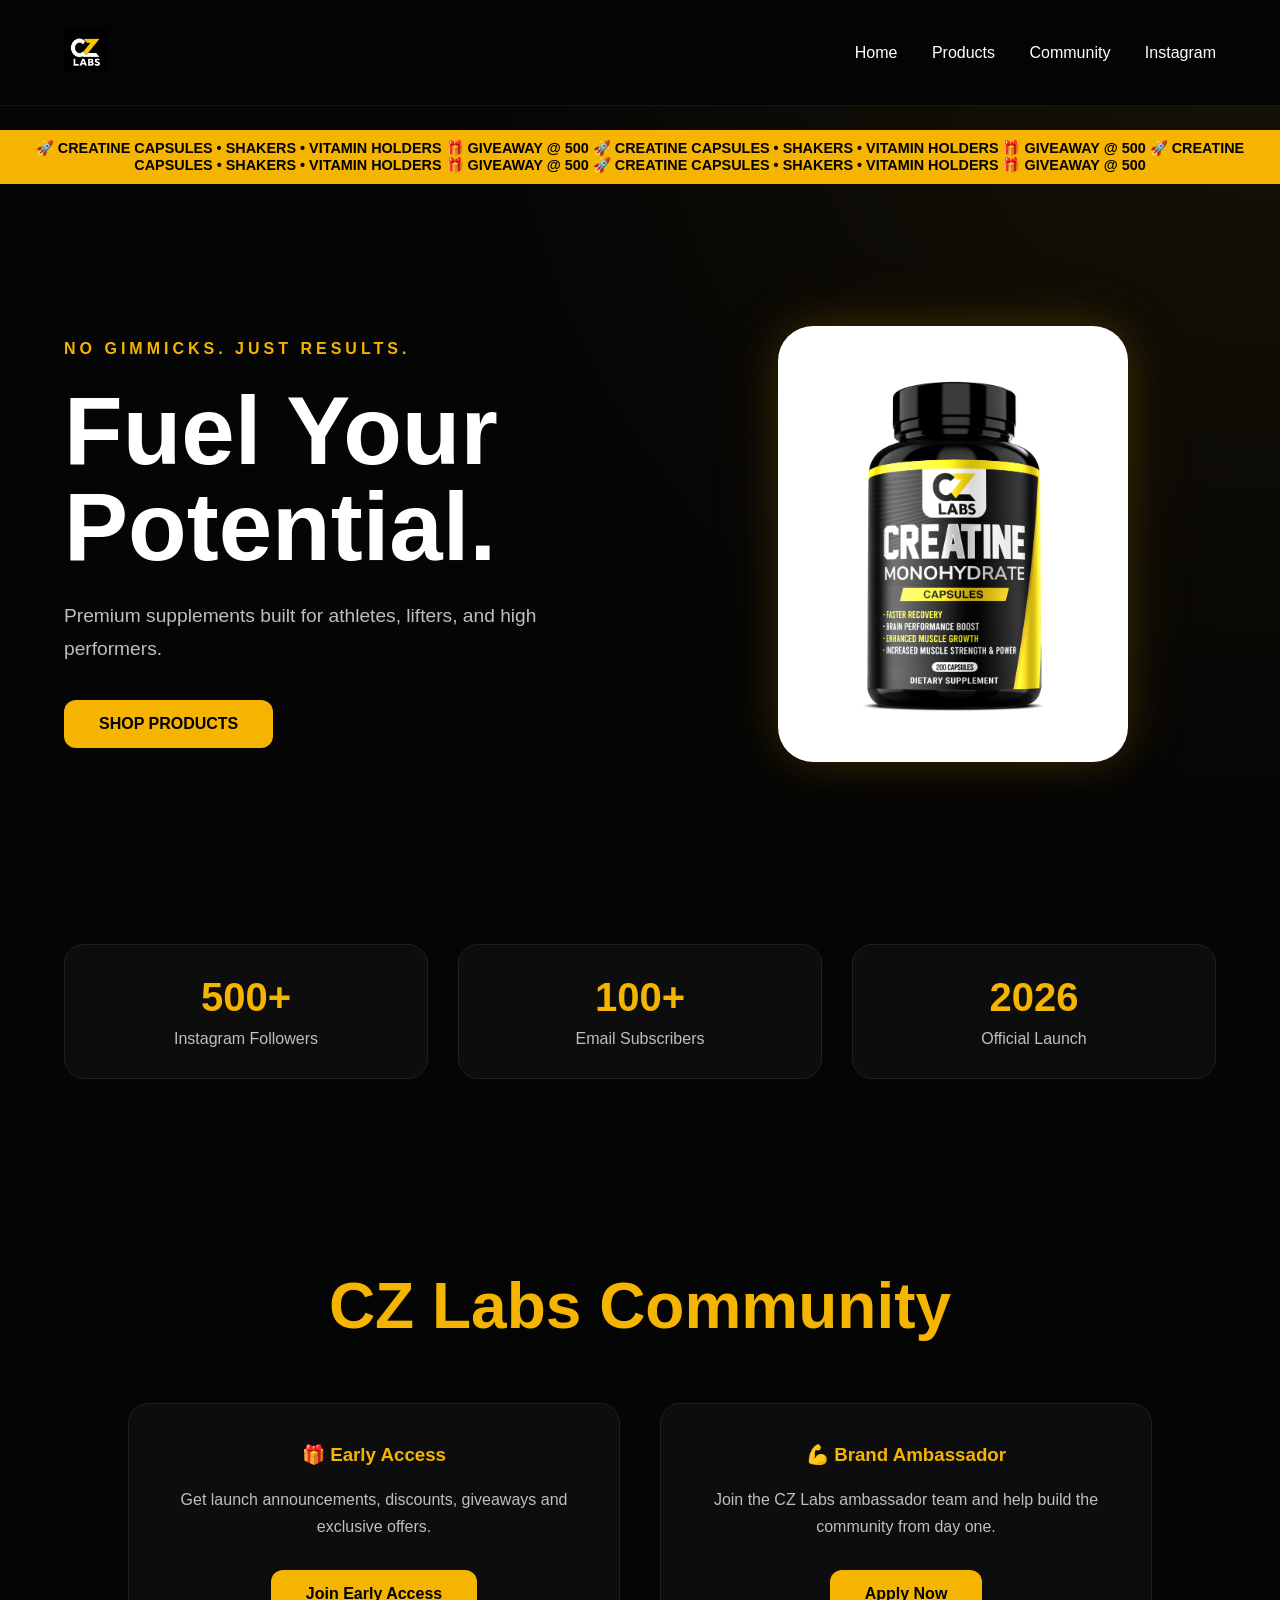
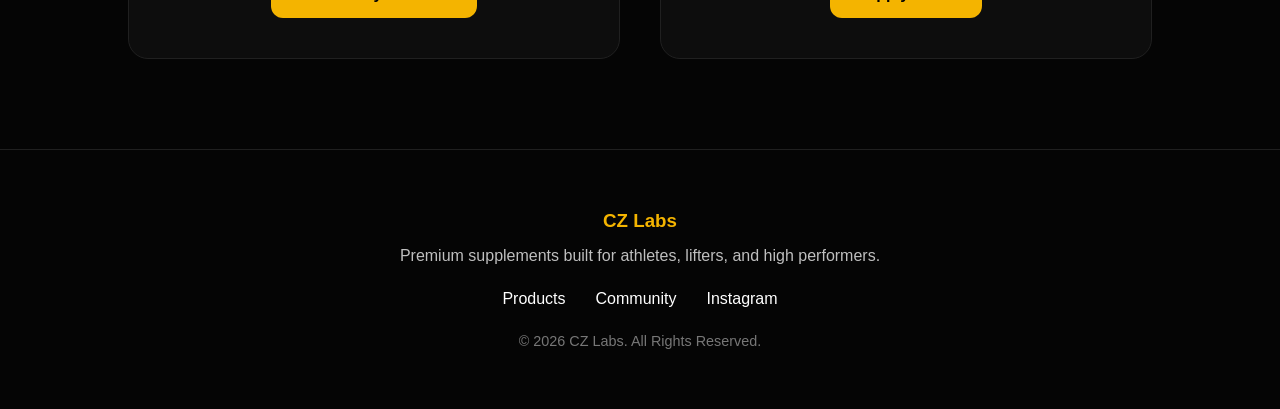
==== commit d3f1fd93: "Update index.html" ====
--- a/index.html
+++ b/index.html
@@ -11,7 +11,25 @@
 <body>
 
 <div class="announcement-bar">
-    🚀 Creatine Capsules, Shaker Bottles & Vitamin Holders Launching Soon
+    <div class="announcement-track">
+
+<span>
+🚀 CREATINE CAPSULES • SHAKERS • VITAMIN HOLDERS
+<span class="promo-badge">🎁 GIVEAWAY @ 500</span>
+</span>
+<span>
+🚀 CREATINE CAPSULES • SHAKERS • VITAMIN HOLDERS
+<span class="promo-badge">🎁 GIVEAWAY @ 500</span>
+</span>
+<span>
+🚀 CREATINE CAPSULES • SHAKERS • VITAMIN HOLDERS
+<span class="promo-badge">🎁 GIVEAWAY @ 500</span>
+</span>
+<span>
+🚀 CREATINE CAPSULES • SHAKERS • VITAMIN HOLDERS
+<span class="promo-badge">🎁 GIVEAWAY @ 500</span>
+</span>
+    </div>
 </div>
 
 <header>
--- a/styles.css
+++ b/styles.css
@@ -16,9 +16,38 @@
 }
 
 body{
-    background:var(--black);
+    background:
+    radial-gradient(circle at top right,
+    rgba(244,180,0,.08),
+    transparent 35%),
+    var(--black);
+
     color:white;
     font-family:Arial, Helvetica, sans-serif;
+    padding-top:130px;
+}
+
+/* STICKY HEADER */
+.announcement-bar{
+    background:var(--gold);
+    color:black;
+    text-align:center;
+    font-weight:bold;
+    padding:10px;
+    font-size:.9rem;
+}
+
+header{
+    position:fixed;
+    top:0;
+    left:0;
+    width:100%;
+    z-index:1000;
+
+    background:rgba(5,5,5,.95);
+    backdrop-filter:blur(12px);
+
+    border-bottom:1px solid #151515;
 }
 
 /* HEADER */
@@ -32,11 +61,13 @@
     justify-content:space-between;
     align-items:center;
 
-    padding:25px 0;
+    padding:5px 0;
 }
 
 .logo{
-    height:90px;
+    height:95px;
+    width:auto;
+    display:block;
 }
 
 nav a{
@@ -126,12 +157,40 @@
     display:block;
 }
 
+.stats{
+    width:90%;
+    max-width:1200px;
+    margin:40px auto 100px;
+
+    display:grid;
+    grid-template-columns:repeat(3,1fr);
+    gap:30px;
+}
+
+.stat{
+    background:var(--card);
+    border:1px solid #202020;
+    border-radius:20px;
+    padding:30px;
+    text-align:center;
+}
+
+.stat h3{
+    color:var(--gold);
+    font-size:2.5rem;
+    margin-bottom:10px;
+}
+
+.stat p{
+    color:var(--gray);
+}
+
 /* SECTIONS */
 
 .coming-soon,
 .why,
 .community{
-    padding:120px 10%;
+    padding:90px 10%;
     text-align:center;
 }
 
@@ -142,6 +201,8 @@
     font-size:4rem;
     margin-bottom:60px;
 }
+
+/* CARDS */
 
 /* CARDS */
 
@@ -149,33 +210,38 @@
     display:grid;
     grid-template-columns:repeat(auto-fit,minmax(280px,1fr));
     gap:30px;
+    margin-top:50px;
 }
 
 .card{
     background:var(--card);
     border:1px solid #202020;
     border-radius:20px;
-    padding:35px;
+    padding:40px 30px;
     transition:.3s;
+    text-align:center;
 }
 
 .card:hover{
-    transform:translateY(-10px);
+    transform:translateY(-10px) scale(1.02);
     border-color:var(--gold);
 
     box-shadow:
-        0 0 20px rgba(244,180,0,.15);
+        0 0 25px rgba(244,180,0,.18);
 }
 
 .card h3{
     color:var(--gold);
     margin-bottom:15px;
+    font-size:1.7rem;
 }
 
 .card p{
     color:var(--gray);
-    line-height:1.6;
-}
+    line-height:1.7;
+    font-size:1.05rem;
+}
+
 
 /* COMMUNITY */
 
@@ -275,46 +341,198 @@
 
 /* FOOTER */
 
+.cta-section{
+    padding:120px 10%;
+    text-align:center;
+}
+
+.cta-section h2{
+    color:var(--gold);
+    font-size:3rem;
+    margin-bottom:20px;
+}
+
+.cta-section p{
+    color:var(--gray);
+    margin-bottom:35px;
+    font-size:1.1rem;
+}
+
 footer{
     border-top:1px solid #202020;
-    text-align:center;
-    padding:40px;
-}
-
-footer a{
-    color:var(--gold);
+    padding:60px 10%;
+    text-align:center;
+}
+
+.footer-content h3{
+    color:var(--gold);
+    margin-bottom:15px;
+}
+
+.footer-content p{
+    color:var(--gray);
+    max-width:600px;
+    margin:0 auto 25px;
+}
+
+.footer-links{
+    display:flex;
+    justify-content:center;
+    gap:30px;
+    margin-bottom:25px;
+}
+
+.footer-links a{
+    color:white;
     text-decoration:none;
-}
+    transition:.3s;
+}
+
+.footer-links a:hover{
+    color:var(--gold);
+}
+
+.copyright{
+    color:#777;
+    font-size:.9rem;
+}
+
 
 /* MOBILE */
 
-@media(max-width:900px){
+/* MOBILE */
+
+@media (max-width: 900px) {
+
+    body{
+        padding-top:140px;
+    }
+
+    .announcement-bar{
+        font-size:.75rem;
+        padding:8px 12px;
+        line-height:1.4;
+    }
+
+    .container{
+        flex-direction:column;
+        gap:12px;
+        padding:10px 0;
+    }
+
+    .logo{
+        height:60px;
+    }
+
+    nav{
+        display:flex;
+        flex-wrap:wrap;
+        justify-content:center;
+        gap:12px;
+    }
+
+    nav a{
+        margin:0;
+        font-size:1rem;
+    }
 
     .hero{
         grid-template-columns:1fr;
         text-align:center;
-        gap:50px;
-        padding-top:40px;
+        gap:40px;
+        padding-top:30px;
+        min-height:auto;
+    }
+
+    .hero-text{
+        max-width:100%;
+    }
+
+    .tagline{
+        font-size:.95rem;
+        letter-spacing:3px;
+        display:block;
     }
 
     .hero h1{
         font-size:3.5rem;
-    }
-
-    .hero-text{
-        max-width:100%;
-    }
-
-    .container{
+        line-height:1.05;
+        margin:20px 0;
+    }
+
+    .hero p{
+        font-size:1.1rem;
+    }
+
+    .hero-image{
+        order:-1;
+    }
+
+    .product-showcase{
+        padding:20px;
+        border-radius:25px;
+    }
+
+    .hero-image img{
+        width:220px;
+    }
+
+    .stats{
+        grid-template-columns:1fr;
+    }
+
+    .coming-soon h2,
+    .why h2,
+    .community h2,
+    .products-page h1{
+        font-size:2.5rem;
+    }
+
+    .community-grid{
+        grid-template-columns:1fr;
+    }
+
+    .footer-links{
         flex-direction:column;
-        gap:20px;
+        gap:15px;
+    }
+}
+
+
+/* EXTRA SMALL PHONES */
+
+@media (max-width: 480px) {
+
+    body{
+        padding-top:150px;
+    }
+
+    .announcement-bar{
+        font-size:.7rem;
+        padding:8px;
+    }
+
+    nav{
+        gap:8px;
     }
 
     nav a{
-        margin:0 10px;
-    }
-
-    .logo{
-        height:70px;
-    }
-}
+        font-size:.95rem;
+    }
+
+    .hero h1{
+        font-size:2.8rem;
+    }
+
+    .hero p{
+        font-size:1rem;
+    }
+
+    .hero-image img{
+        width:180px;
+    }
+
+    .btn{
+        padding:14px 28px;
+    }
+}
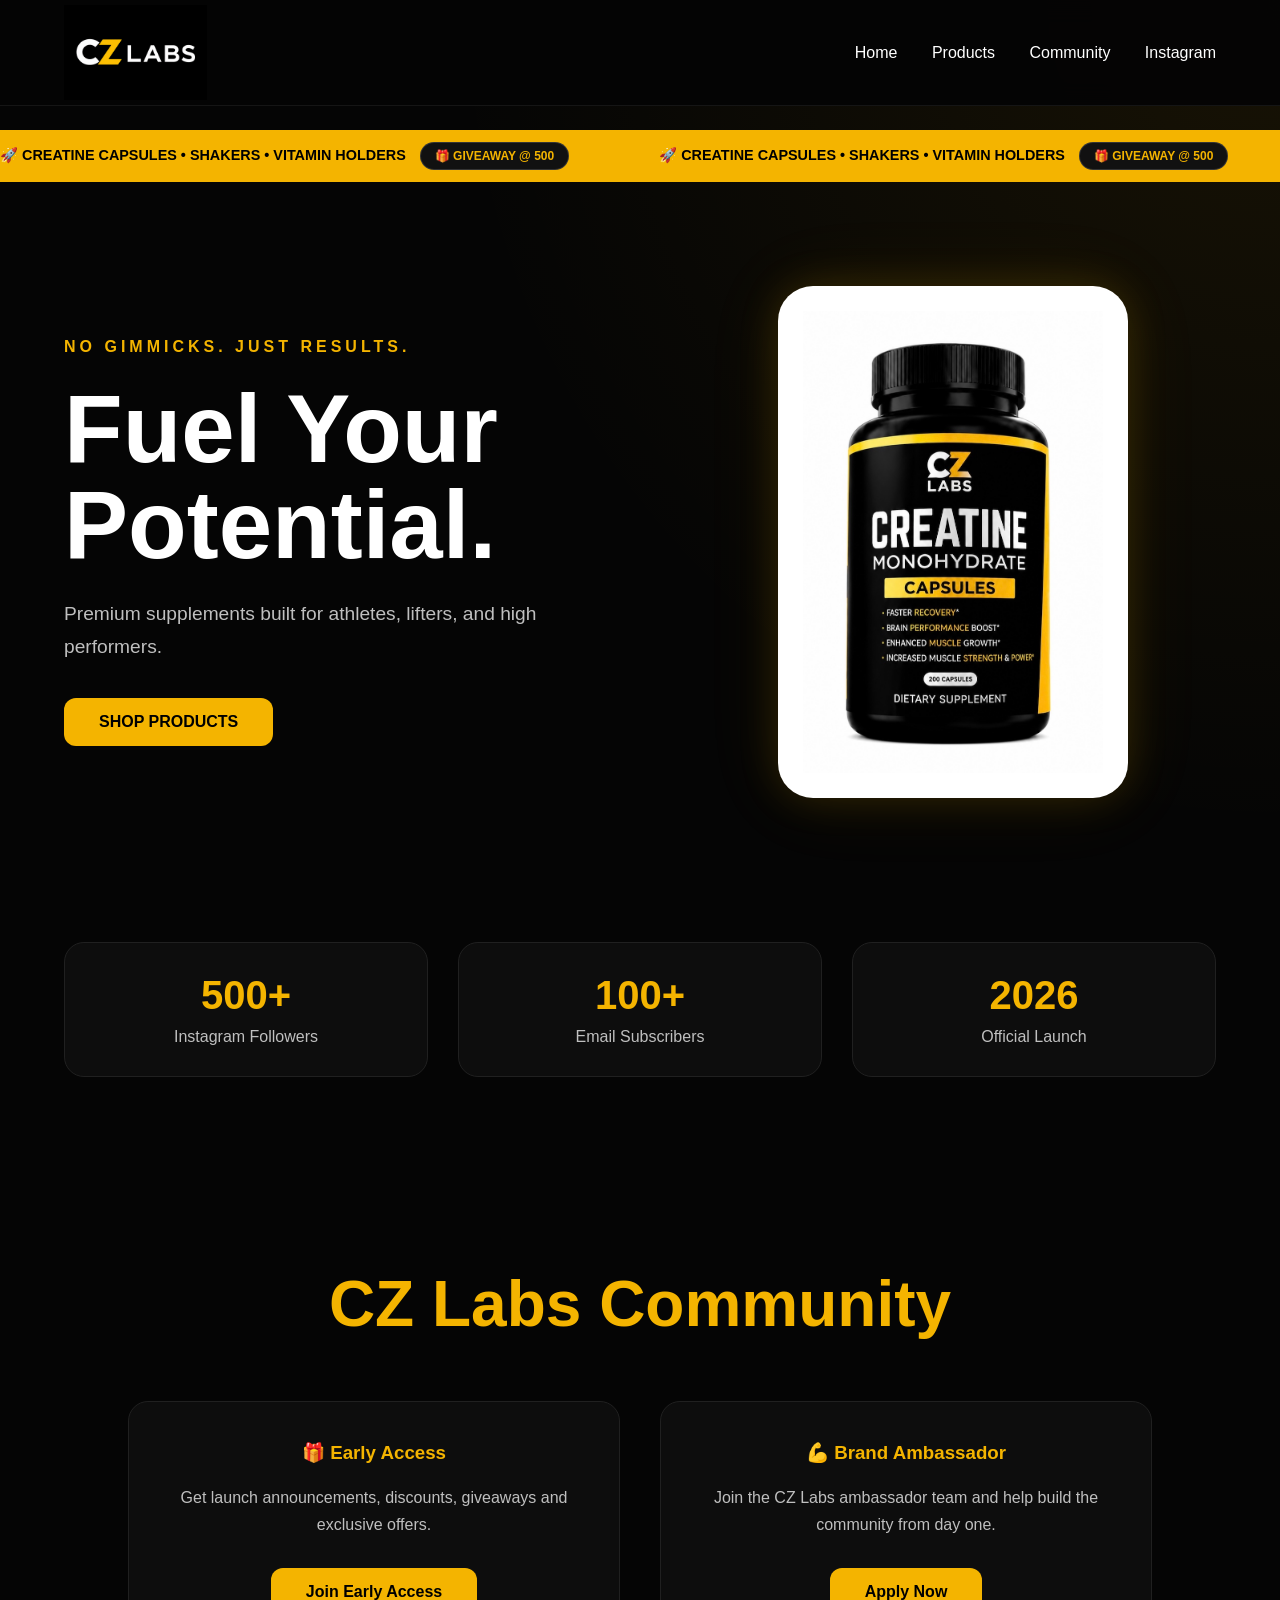
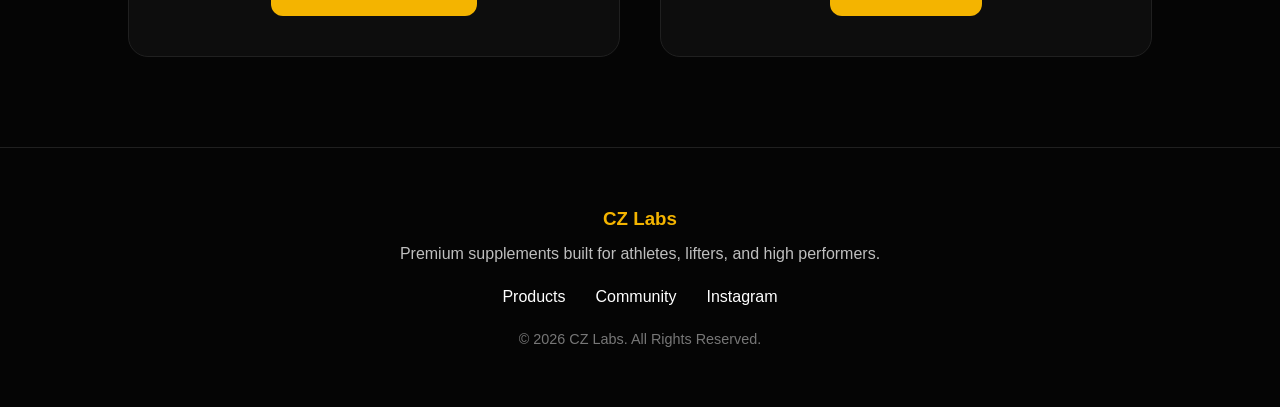
==== commit ffc798da: "Update index.html" ====
--- a/index.html
+++ b/index.html
@@ -12,23 +12,13 @@
 
 <div class="announcement-bar">
     <div class="announcement-track">
+        <span>🚀 CREATINE CAPSULES • SHAKERS • VITAMIN HOLDERS <span class="promo-badge">🎁 GIVEAWAY @ 500</span></span>
 
-<span>
-🚀 CREATINE CAPSULES • SHAKERS • VITAMIN HOLDERS
-<span class="promo-badge">🎁 GIVEAWAY @ 500</span>
-</span>
-<span>
-🚀 CREATINE CAPSULES • SHAKERS • VITAMIN HOLDERS
-<span class="promo-badge">🎁 GIVEAWAY @ 500</span>
-</span>
-<span>
-🚀 CREATINE CAPSULES • SHAKERS • VITAMIN HOLDERS
-<span class="promo-badge">🎁 GIVEAWAY @ 500</span>
-</span>
-<span>
-🚀 CREATINE CAPSULES • SHAKERS • VITAMIN HOLDERS
-<span class="promo-badge">🎁 GIVEAWAY @ 500</span>
-</span>
+        <span>🚀 CREATINE CAPSULES • SHAKERS • VITAMIN HOLDERS <span class="promo-badge">🎁 GIVEAWAY @ 500</span></span>
+
+        <span>🚀 CREATINE CAPSULES • SHAKERS • VITAMIN HOLDERS <span class="promo-badge">🎁 GIVEAWAY @ 500</span></span>
+
+        <span>🚀 CREATINE CAPSULES • SHAKERS • VITAMIN HOLDERS <span class="promo-badge">🎁 GIVEAWAY @ 500</span></span>
     </div>
 </div>
 
--- a/styles.css
+++ b/styles.css
@@ -31,10 +31,32 @@
 .announcement-bar{
     background:var(--gold);
     color:black;
-    text-align:center;
+    overflow:hidden;
+    white-space:nowrap;
+    padding:12px 0;
     font-weight:bold;
-    padding:10px;
     font-size:.9rem;
+    position:relative;
+}
+
+.announcement-track{
+    display:flex;
+    width:max-content;
+    animation:scrollBanner 35s linear infinite;
+}
+
+.announcement-track > span{
+    padding-right:80px;
+    flex-shrink:0;
+}
+
+@keyframes scrollBanner{
+    from{
+        transform:translateX(0);
+    }
+    to{
+        transform:translateX(-50%);
+    }
 }
 
 header{
@@ -398,8 +420,26 @@
 }
 
 
-/* MOBILE */
-
+.promo-badge{
+    background:#111;
+    color:var(--gold);
+    border:1px solid rgba(255,255,255,.15);
+
+    display:inline-flex;
+    align-items:center;
+    justify-content:center;
+
+    padding:6px 14px;
+
+    border-radius:999px;
+
+    font-size:.75rem;
+    font-weight:800;
+
+    width:fit-content;
+
+    margin:0 10px;
+}
 /* MOBILE */
 
 @media (max-width: 900px) {
